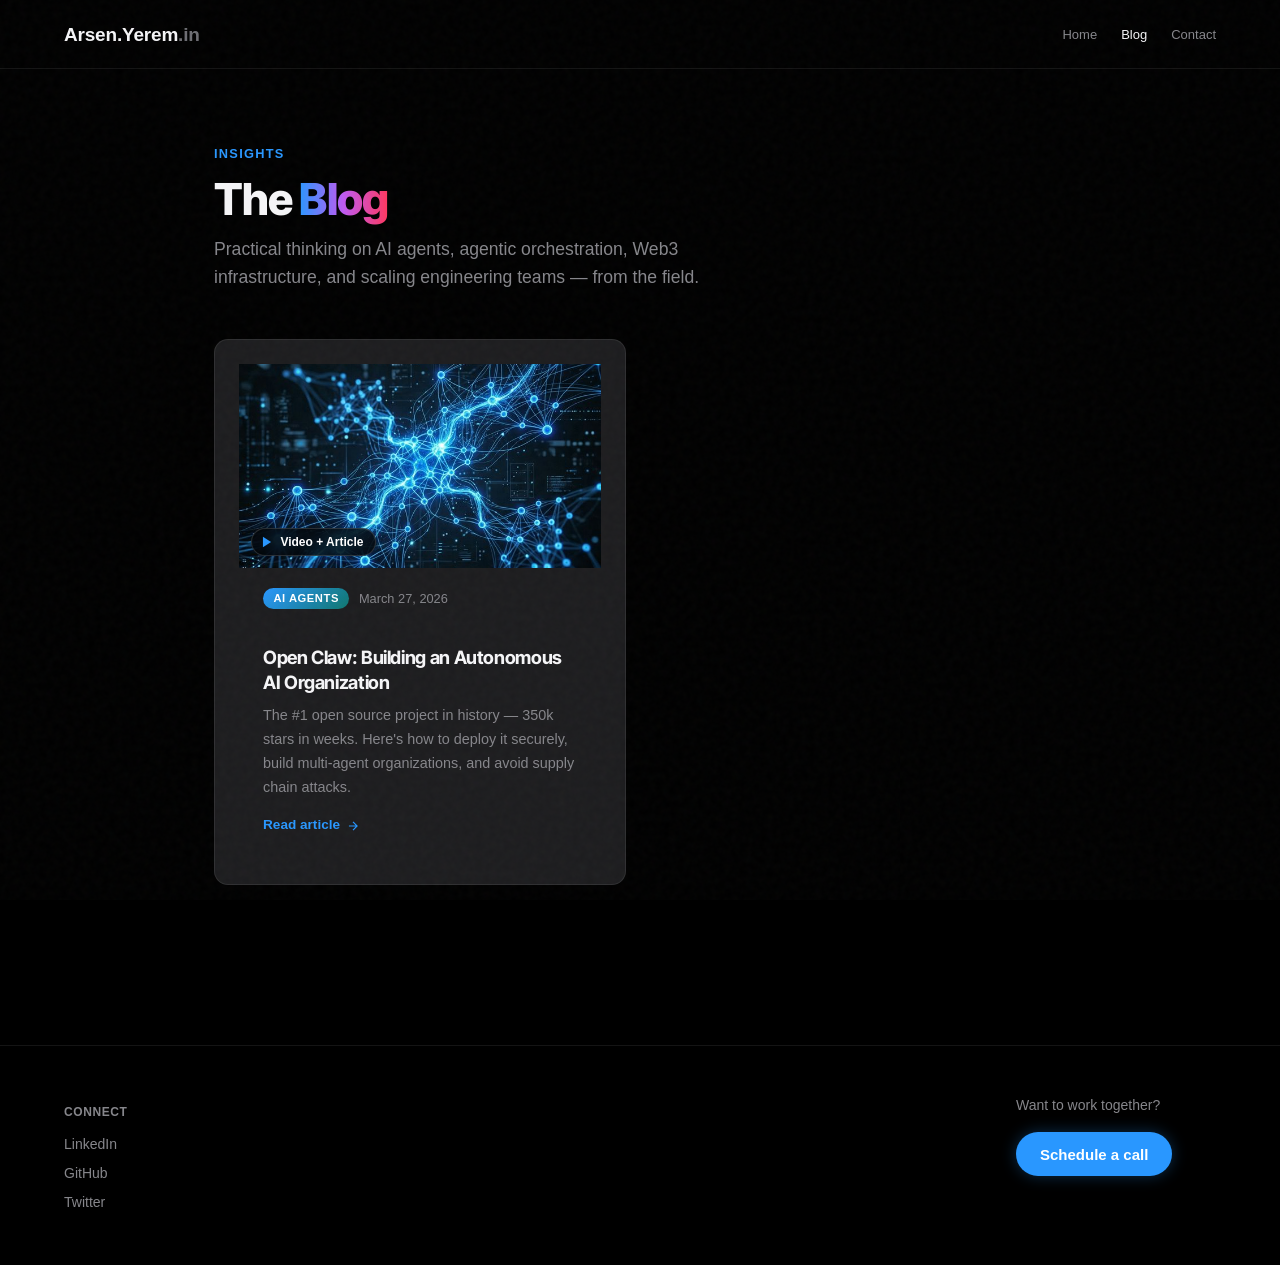
==== blog/index.html @ a174145e "Add Open Claw blog post, blog index, and Blog nav link" ====
<!DOCTYPE html>
<html lang="en">
<head>
  <meta charset="UTF-8">
  <meta name="viewport" content="width=device-width, initial-scale=1.0">
  <title>Blog | Arsen Yeremin — Fractional CTO & AI Specialist</title>
  <meta name="description" content="Insights on AI agents, autonomous systems, Web3 infrastructure, and engineering leadership from Fractional CTO Arsen Yeremin.">
  <meta name="author" content="Arsen Yeremin">
  <meta name="robots" content="index, follow">
  <link rel="canonical" href="https://Arsen.Yerem.in/blog/">

  <meta property="og:type" content="website">
  <meta property="og:url" content="https://Arsen.Yerem.in/blog/">
  <meta property="og:title" content="Blog | Arsen Yeremin">
  <meta property="og:description" content="Insights on AI agents, autonomous systems, Web3, and engineering leadership.">
  <meta property="og:image" content="https://avatars.githubusercontent.com/u/298235?v=4">
  <meta property="og:site_name" content="Arsen Yeremin">

  <link rel="preconnect" href="https://fonts.googleapis.com">
  <link rel="preconnect" href="https://fonts.gstatic.com" crossorigin>
  <link rel="preload" href="https://fonts.googleapis.com/css2?family=Inter:wght@400;500;600&family=Inter+Tight:wght@500;600;700;800&family=Fira+Code:wght@400;600&display=swap" as="style" onload="this.onload=null;this.rel='stylesheet'">
  <noscript><link href="https://fonts.googleapis.com/css2?family=Inter:wght@400;500;600&family=Inter+Tight:wght@500;600;700;800&family=Fira+Code:wght@400;600&display=swap" rel="stylesheet"></noscript>

  <link rel="stylesheet" href="../style1.css">
  <link rel="stylesheet" href="../style2.css">

  <style>
    .blog-index {
      max-width: 900px;
      margin: 0 auto;
      padding: 4rem 1.5rem 6rem;
    }

    .blog-index__header {
      margin-bottom: 3rem;
    }
    .blog-index__eyebrow {
      font-size: 0.8rem;
      font-weight: 700;
      text-transform: uppercase;
      letter-spacing: 0.1em;
      color: var(--color-accent);
      margin-bottom: 0.75rem;
    }
    .blog-index__title {
      font-family: 'Inter Tight', sans-serif;
      font-size: clamp(2rem, 5vw, 2.75rem);
      font-weight: 800;
      letter-spacing: -0.02em;
      color: var(--color-text);
      margin-bottom: 0.75rem;
    }
    .blog-index__subtitle {
      font-size: 1.1rem;
      color: var(--color-text-muted);
      max-width: 540px;
    }

    .blog-grid {
      display: grid;
      grid-template-columns: repeat(auto-fill, minmax(340px, 1fr));
      gap: 1.75rem;
    }

    .blog-card {
      display: flex;
      flex-direction: column;
      background: var(--color-surface, rgba(255,255,255,0.03));
      border: 1px solid var(--color-border);
      border-radius: 14px;
      overflow: hidden;
      transition: transform 0.3s ease, box-shadow 0.3s ease, border-color 0.3s ease;
      text-decoration: none;
      color: inherit;
    }
    .blog-card:hover {
      transform: translateY(-5px);
      box-shadow: 0 16px 32px rgba(0,0,0,0.35);
      border-color: var(--color-accent);
    }

    .blog-card__thumb {
      position: relative;
      aspect-ratio: 16 / 9;
      overflow: hidden;
      background: #0a0a0a;
    }
    .blog-card__thumb img {
      width: 100%;
      height: 100%;
      object-fit: cover;
      display: block;
      transition: transform 0.4s ease;
    }
    .blog-card:hover .blog-card__thumb img {
      transform: scale(1.04);
    }
    .blog-card__video-badge {
      position: absolute;
      bottom: 0.75rem;
      left: 0.75rem;
      background: rgba(0,0,0,0.75);
      backdrop-filter: blur(8px);
      border: 1px solid rgba(255,255,255,0.15);
      border-radius: 999px;
      display: flex;
      align-items: center;
      gap: 0.4rem;
      padding: 0.25rem 0.75rem 0.25rem 0.5rem;
      font-size: 0.75rem;
      color: #fff;
      font-weight: 600;
    }
    .blog-card__video-badge svg {
      width: 14px;
      height: 14px;
      color: var(--color-accent);
    }

    .blog-card__body {
      padding: 1.25rem 1.5rem 1.5rem;
      display: flex;
      flex-direction: column;
      flex: 1;
    }
    .blog-card__meta {
      display: flex;
      gap: 0.6rem;
      align-items: center;
      margin-bottom: 0.75rem;
      flex-wrap: wrap;
    }
    .blog-card__topic {
      background: linear-gradient(135deg, var(--color-accent, #0d9488) 0%, #0f766e 100%);
      color: #fff;
      padding: 0.15rem 0.65rem;
      border-radius: 999px;
      font-size: 0.7rem;
      font-weight: 700;
      text-transform: uppercase;
      letter-spacing: 0.05em;
    }
    .blog-card__date {
      font-size: 0.8rem;
      color: var(--color-text-muted);
    }
    .blog-card__title {
      font-family: 'Inter Tight', sans-serif;
      font-size: 1.15rem;
      font-weight: 700;
      line-height: 1.35;
      color: var(--color-text);
      margin-bottom: 0.6rem;
      transition: color 0.2s;
    }
    .blog-card:hover .blog-card__title { color: var(--color-accent); }
    .blog-card__excerpt {
      font-size: 0.9rem;
      color: var(--color-text-muted);
      line-height: 1.65;
      flex: 1;
      margin-bottom: 1rem;
    }
    .blog-card__read-more {
      display: inline-flex;
      align-items: center;
      gap: 0.35rem;
      font-size: 0.85rem;
      font-weight: 600;
      color: var(--color-accent);
    }
    .blog-card__read-more svg { width: 14px; height: 14px; transition: transform 0.2s; }
    .blog-card:hover .blog-card__read-more svg { transform: translateX(3px); }

    @media (max-width: 640px) {
      .blog-index { padding: 3rem 1rem 4rem; }
      .blog-grid { grid-template-columns: 1fr; }
    }
  </style>
</head>
<body class="theme-dark">

  <header class="header" data-astro-cid-3ef6ksr2>
    <div class="container header__inner" data-astro-cid-3ef6ksr2>
      <a href="/" class="header__logo" data-astro-cid-3ef6ksr2>Arsen.Yerem<span class="header__logo-tld" data-astro-cid-3ef6ksr2>.in</span></a>
      <nav class="header__nav" data-astro-cid-3ef6ksr2>
        <a href="/" class="header__link" data-astro-cid-3ef6ksr2>Home</a>
        <a href="/blog/" class="header__link header__link--active" data-astro-cid-3ef6ksr2>Blog</a>
        <a href="https://calendar.app.google/93NLV73sQd1DXuUB6" class="header__link" data-astro-cid-3ef6ksr2>Contact</a>
      </nav>
    </div>
  </header>

  <main style="padding-top: 80px;">
    <div class="blog-index">

      <header class="blog-index__header">
        <p class="blog-index__eyebrow">Insights</p>
        <h1 class="blog-index__title">The <span class="gradient-text">Blog</span></h1>
        <p class="blog-index__subtitle">Practical thinking on AI agents, agentic orchestration, Web3 infrastructure, and scaling engineering teams — from the field.</p>
      </header>

      <div class="blog-grid">

        <!-- Post 1: Open Claw -->
        <a href="./open-claw.html" class="blog-card">
          <div class="blog-card__thumb">
            <img src="../images/blog1_img.png" alt="Open Claw: Building an Autonomous AI Organization" loading="lazy">
            <div class="blog-card__video-badge">
              <svg viewBox="0 0 24 24" fill="currentColor"><polygon points="5 3 19 12 5 21 5 3"/></svg>
              Video + Article
            </div>
          </div>
          <div class="blog-card__body">
            <div class="blog-card__meta">
              <span class="blog-card__topic">AI Agents</span>
              <span class="blog-card__date">March 27, 2026</span>
            </div>
            <h2 class="blog-card__title">Open Claw: Building an Autonomous AI Organization</h2>
            <p class="blog-card__excerpt">The #1 open source project in history — 350k stars in weeks. Here's how to deploy it securely, build multi-agent organizations, and avoid supply chain attacks.</p>
            <span class="blog-card__read-more">
              Read article
              <svg viewBox="0 0 24 24" fill="none" stroke="currentColor" stroke-width="2"><path d="M5 12h14M12 5l7 7-7 7"/></svg>
            </span>
          </div>
        </a>

      </div><!-- /.blog-grid -->
    </div>
  </main>

  <footer class="footer">
    <div class="container footer__inner">
      <div class="footer__section">
        <h4 class="footer__title">Connect</h4>
        <ul class="footer__links">
          <li><a href="https://linkedin.com/in/arsenyeremin/" class="footer__link" target="_blank" rel="noopener noreferrer">LinkedIn</a></li>
          <li><a href="https://github.com/arsen3d" class="footer__link" target="_blank" rel="noopener noreferrer">GitHub</a></li>
          <li><a href="https://twitter.com/arsen3d" class="footer__link" target="_blank" rel="noopener noreferrer">Twitter</a></li>
        </ul>
      </div>
      <div class="footer__section">
        <p class="footer__cta">Want to work together?</p>
        <a href="https://calendar.app.google/93NLV73sQd1DXuUB6" class="btn btn--primary">Schedule a call</a>
      </div>
    </div>
  </footer>

</body>
</html>
---- style1.css ----
:root{--color-bg: #000000;--color-surface: #1d1d1f;--color-surface-alt: #2d2d2d;--color-text: #f5f5f7;--color-text-muted: #86868b;--color-text-tertiary: #6e6e73;--color-border: rgba(255, 255, 255, .08);--color-accent: #2997ff;--color-accent-hover: #0077ed;--color-accent-light: rgba(41, 151, 255, .15);--color-accent-purple: #bf5af2;--color-accent-pink: #ff375f;--font-body: -apple-system, BlinkMacSystemFont, "SF Pro Text", "Segoe UI", Roboto, sans-serif;--font-heading: -apple-system, BlinkMacSystemFont, "SF Pro Display", "Segoe UI", Roboto, sans-serif;--font-mono: "SF Mono", "Fira Code", monospace;--font-size-sm: 14px;--font-size-base: 17px;--font-size-lg: 21px;--font-size-xl: 24px;--font-size-2xl: 32px;--font-size-3xl: 40px;--font-size-4xl: 56px;--font-size-5xl: 64px;--font-size-hero: clamp(56px, 10vw, 96px);--line-height-tight: 1.05;--line-height-normal: 1.5;--line-height-relaxed: 1.6;--space-xs: 4px;--space-sm: 8px;--space-md: 16px;--space-lg: 24px;--space-xl: 40px;--space-2xl: 64px;--space-3xl: 100px;--space-4xl: 150px;--space-1: 4px;--space-2: 8px;--space-3: 12px;--space-4: 16px;--space-6: 24px;--space-8: 32px;--space-12: 48px;--space-16: 64px;--space-20: 80px;--space-24: 96px;--max-width-content: 980px;--max-width-page: 1200px;--border-radius: 8px;--border-radius-lg: 16px;--border-radius-xl: 24px;--border-radius-pill: 980px;--transition-fast: .15s ease;--transition-normal: .25s ease;--transition-spring: .3s cubic-bezier(.25, .46, .45, .94)}.theme-light{--color-bg: #ffffff;--color-surface: #f5f5f7;--color-surface-alt: #ffffff;--color-text: #1d1d1f;--color-text-muted: #6e6e73;--color-text-tertiary: #86868b;--color-border: rgba(0, 0, 0, .1);--color-accent-light: rgba(41, 151, 255, .1);--glass-bg: rgba(0, 0, 0, .03);--glass-border: rgba(0, 0, 0, .08);--header-bg: rgba(255, 255, 255, .8)}.theme-light .text-white,.theme-light .text-high-contrast{color:#1d1d1f!important}.theme-light .text-gradient{background:linear-gradient(135deg,#0071e3,#9b4dca);-webkit-background-clip:text;-webkit-text-fill-color:transparent;background-clip:text}.theme-light .glass-card,.theme-light .glass-panel{background:#00000005;border-color:#00000014}.theme-light .glass-card:hover,.theme-light .glass-panel:hover{background:#0000000a;border-color:#0000001f;box-shadow:0 10px 30px #00000014}*,*:before,*:after{box-sizing:border-box;margin:0;padding:0}:root{--header-bg: rgba(0, 0, 0, .8)}html{font-size:16px;scroll-behavior:smooth;-webkit-font-smoothing:antialiased;-moz-osx-font-smoothing:grayscale}body:before{content:"";position:fixed;top:0;left:0;width:100vw;height:100vh;pointer-events:none;z-index:9999;opacity:.03;background-image:url("data:image/svg+xml,%3Csvg viewBox='0 0 200 200' xmlns='http://www.w3.org/2000/svg'%3E%3Cfilter id='noiseFilter'%3E%3CfeTurbulence type='fractalNoise' baseFrequency='0.65' numOctaves='3' stitchTiles='stitch'/%3E%3C/filter%3E%3Crect width='100%25' height='100%25' filter='url(%23noiseFilter)'/%3E%3C/svg%3E")}body{font-family:var(--font-body);font-size:var(--font-size-base);line-height:var(--line-height-normal);color:var(--color-text);background-color:var(--color-bg)}h1,h2,h3,h4,h5,h6{font-family:var(--font-heading);font-weight:700;line-height:var(--line-height-tight);color:var(--color-text)}h1{font-size:var(--font-size-4xl);letter-spacing:-.025em;margin-bottom:var(--space-2)}h2{font-size:var(--font-size-3xl);letter-spacing:-.02em;margin-top:var(--space-6);margin-bottom:var(--space-2)}h3{font-size:var(--font-size-2xl);letter-spacing:-.01em;margin-top:var(--space-4);margin-bottom:var(--space-2)}h4{font-size:var(--font-size-xl);letter-spacing:-.01em;margin-top:var(--space-3);margin-bottom:var(--space-1)}p{margin-bottom:var(--space-3);line-height:1.6}a{color:var(--color-accent);text-decoration:none;transition:color var(--transition-fast);background-image:linear-gradient(var(--color-accent),var(--color-accent));background-position:0% 100%;background-repeat:no-repeat;background-size:0% 2px;transition:background-size .3s ease,color var(--transition-fast)}a:hover{color:var(--color-accent-hover);background-size:100% 2px}strong,b{font-weight:700;color:var(--color-text)}em,i{font-style:italic}.container{width:100%;max-width:var(--max-width-page);margin:0 auto;padding:0 var(--space-6)}.content{max-width:var(--max-width-content)}.section{padding:var(--space-16) 0}.section--alt{background-color:var(--color-surface-alt)}.btn{display:inline-flex;align-items:center;justify-content:center;height:44px;padding:0 24px;font-size:15px;font-weight:600;border-radius:980px;text-decoration:none;transition:all .2s ease;cursor:pointer;border:none;line-height:1;box-sizing:border-box;font-family:var(--font-body);gap:8px}.btn-primary,.btn--primary{background-color:var(--color-accent);color:#fff;box-shadow:0 0 15px #2997ff4d}.btn-primary:hover,.btn--primary:hover{background-color:var(--color-accent-hover);transform:translateY(-1px);box-shadow:0 0 20px #2997ff80;text-decoration:none;color:#fff}.btn-secondary,.btn--secondary,.btn-ghost{background-color:#ffffff14;color:#fff;border:1px solid rgba(255,255,255,.15);backdrop-filter:blur(10px);-webkit-backdrop-filter:blur(10px)}.btn-secondary:hover,.btn--secondary:hover,.btn-ghost:hover{background-color:#ffffff26;border-color:#ffffff80;color:#fff;transform:translateY(-1px);text-decoration:none}.services{display:grid;grid-template-columns:repeat(3,1fr);gap:var(--space-8)}.service-card{padding:var(--space-8);background-color:var(--color-surface);border:1px solid var(--color-border);border-radius:var(--border-radius)}.service-card__title{font-size:var(--font-size-xl);font-weight:600;margin-bottom:var(--space-3)}.service-card__description{color:var(--color-text-muted);font-size:var(--font-size-base);margin:0}@media(max-width:768px){.services{grid-template-columns:1fr;gap:var(--space-4)}}.work-with{max-width:700px}.work-with__list{list-style:none;margin-bottom:var(--space-6)}.work-with__item{padding:var(--space-2) 0;padding-left:var(--space-6);position:relative;color:var(--color-text-muted)}.work-with__item:before{content:"→";position:absolute;left:0;color:var(--color-accent)}.work-with__note{font-size:var(--font-size-lg);color:var(--color-text);margin-bottom:var(--space-2)}.work-with__honest{color:var(--color-text-muted);font-style:italic}.featured{display:grid;gap:var(--space-6)}.featured__main{padding:var(--space-8);background-color:var(--color-accent-light);border-radius:var(--border-radius);border:1px solid var(--color-accent)}.featured__main-title{font-size:var(--font-size-2xl);margin-bottom:var(--space-4)}.featured__main-title a{color:var(--color-text)}.featured__main-title a:hover{color:var(--color-accent)}.featured__main-description{color:var(--color-text-muted);margin-bottom:var(--space-4)}.featured__secondary{display:grid;grid-template-columns:repeat(2,1fr);gap:var(--space-6)}@media(max-width:640px){.featured__secondary{grid-template-columns:1fr}}.blog-card{padding:var(--space-6);background-color:var(--color-surface);border:1px solid var(--color-border);border-radius:var(--border-radius);transition:border-color var(--transition-fast)}.blog-card:hover{border-color:var(--color-accent)}.blog-card__title{font-size:var(--font-size-lg);font-weight:600;margin-bottom:var(--space-2)}.blog-card__title a{color:var(--color-text)}.blog-card__title a:hover{color:var(--color-accent);text-decoration:none}.blog-card__meta{font-size:var(--font-size-sm);color:var(--color-text-light)}.about-preview{display:flex;gap:var(--space-8);align-items:flex-start}.about-preview__photo{flex-shrink:0;width:120px;height:120px;border-radius:50%;background-color:var(--color-surface-alt);overflow:hidden}.about-preview__photo img{width:100%;height:100%;object-fit:cover}.about-preview__content{flex:1}.about-preview__text{color:var(--color-text-muted);margin-bottom:var(--space-4)}@media(max-width:640px){.about-preview{flex-direction:column;align-items:center;text-align:center}.about-preview__photo{margin-bottom:var(--space-4)}}.footer{padding:var(--space-12) 0;border-top:1px solid var(--color-border);margin-top:var(--space-16)}.footer__inner{display:flex;justify-content:space-between;flex-wrap:wrap;gap:var(--space-8)}.footer__section{min-width:200px}.footer__title{font-size:12px;font-weight:600;color:var(--color-text-muted);margin-bottom:var(--space-3);text-transform:uppercase;letter-spacing:.05em}.footer__links{list-style:none}.footer__link{display:block;padding:var(--space-1) 0;font-size:var(--font-size-sm);color:var(--color-text-muted);text-decoration:none}.footer__link:hover{color:var(--color-accent);text-decoration:none}.footer__cta{font-size:var(--font-size-sm);color:var(--color-text-muted);margin-bottom:var(--space-4)}@media(max-width:640px){.footer__inner{flex-direction:column}}.page{padding:var(--space-12) 0}.page__header{margin-bottom:var(--space-8)}.page__title{font-size:var(--font-size-4xl);margin-bottom:var(--space-4)}.page__description{font-size:var(--font-size-xl);color:var(--color-text-muted);max-width:600px}.post{padding:var(--space-6) 0}.post__header{margin-bottom:var(--space-4);text-align:center}.post__title{font-size:var(--font-size-4xl);margin-bottom:var(--space-2);max-width:800px;margin-left:auto;margin-right:auto;line-height:1.1}.post__meta{font-size:var(--font-size-sm);color:var(--color-text-muted);margin-top:var(--space-1);display:flex;gap:var(--space-4);justify-content:center;flex-wrap:wrap}.post__topic{display:inline-block;padding:var(--space-1) var(--space-3);background-color:var(--color-accent-light);color:var(--color-accent);border-radius:4px;font-size:var(--font-size-sm);font-weight:500;text-decoration:none}.post__topic:hover{text-decoration:none;background-color:var(--color-accent);color:#fff}.post__header--inline{text-align:left;margin-bottom:var(--space-4)}.post__header--inline .post__title{margin-left:0;margin-right:0;max-width:none}.post__header--inline .post__meta{justify-content:flex-start}.post__content{max-width:100%;margin:0 auto}.post__content>p,.post__content>ul,.post__content>ol,.post__content>h2,.post__content>h3,.post__content>h4,.post__content>blockquote,.post__content>figure{max-width:810px}.post__content h2{margin-top:var(--space-24);margin-bottom:var(--space-6);letter-spacing:-.02em;font-weight:700;padding-top:var(--space-4);line-height:1.15}.post__content h2:first-of-type{border-top:none;padding-top:0;margin-top:var(--space-4)}.post__content h3{margin-top:var(--space-16);margin-bottom:var(--space-4);letter-spacing:-.015em;font-weight:600;color:var(--color-text);line-height:1.2}.post__content p{margin-bottom:var(--space-4);line-height:1.6}.post__content>p{margin-bottom:var(--space-12);font-size:1.05rem}.post__content blockquote{position:relative;border-left:4px solid;border-image:linear-gradient(180deg,var(--color-accent),var(--color-accent-hover)) 1;padding:var(--space-4) var(--space-6);margin:var(--space-6) 0;font-size:1.05em;color:var(--color-text);background:linear-gradient(135deg,var(--color-background-alt) 0%,rgba(13,148,136,.03) 100%);border-radius:0 var(--border-radius) var(--border-radius) 0;font-style:normal}.post__content blockquote:before{content:'"';position:absolute;top:-8px;left:12px;font-size:4rem;font-family:Georgia,serif;color:var(--color-accent);opacity:.15;line-height:1;pointer-events:none}.post__content blockquote p{margin-bottom:var(--space-2)}.post__content blockquote p:last-child{margin-bottom:0}.post__content mark,mark{background:linear-gradient(120deg,#fff59d,#ffeb3b);padding:.1em .3em;border-radius:3px;color:#1a1a1a;font-weight:500;box-decoration-break:clone;-webkit-box-decoration-break:clone}.pullquote,.post__content .pullquote{font-size:1.35em;font-weight:500;text-align:center;color:var(--color-text);padding:var(--space-6) var(--space-4);margin:var(--space-8) 0;border-top:2px solid var(--color-accent);border-bottom:2px solid var(--color-accent);line-height:1.4;letter-spacing:-.01em}.post__content code{font-family:var(--font-family-mono);font-size:.875em;background-color:#f3f4f6;padding:.15em .4em;border-radius:4px;border:1px solid #e5e7eb;color:#d63384}.post__content pre{background-color:#1e293b;padding:var(--space-4);border-radius:var(--border-radius);overflow-x:auto;margin:var(--space-6) 0;border:1px solid #334155}.post__content pre code{background:none;padding:0;border:none;color:#e2e8f0;font-size:.85em}.post__content table{width:100%;border-collapse:collapse;margin:var(--space-6) 0}.post__content th,.post__content td{padding:var(--space-3) var(--space-4);text-align:left;border-bottom:1px solid var(--color-border)}.post__content th{font-weight:600;background-color:var(--color-background-alt)}.post__content hr{border:none;border-top:1px solid var(--color-border);margin:var(--space-8) 0}.posts-list{display:flex;flex-direction:column;gap:var(--space-6)}.contact{max-width:600px}.contact__cta{font-size:var(--font-size-xl);margin-bottom:var(--space-8)}.contact__method{margin-bottom:var(--space-6)}.contact__label{font-weight:600;margin-bottom:var(--space-2);display:block}.mb-4{margin-bottom:var(--space-4)}.mb-8{margin-bottom:var(--space-8)}.post__content img{max-width:100%;height:auto;border-radius:var(--border-radius);display:block;margin:var(--space-6) auto}.img-float-right{float:right;margin-left:var(--space-6);margin-bottom:var(--space-4);max-width:350px!important;width:100%}.img-float-left{float:left;margin-right:var(--space-6);margin-bottom:var(--space-4);max-width:350px!important;width:100%}.clearfix:after{content:"";clear:both;display:table}@media(max-width:768px){.img-float-right,.img-float-left{float:none;margin-left:auto;margin-right:auto;max-width:100%!important}}.img-small-center{width:50%;max-width:100%;display:block;margin:var(--space-6) 0!important}@media(max-width:640px){.img-small-center{width:90%}}.post__content ul,.post__content ol{margin-bottom:var(--space-6);padding-left:0!important;list-style:none!important;margin-left:0!important}.post__content ul:not(.toc__list) li{position:relative;padding-left:1.5rem!important;margin-bottom:.5rem;line-height:1.7;list-style:none!important}.post__content ul:not(.toc__list) li:before{content:"•";color:var(--color-accent);font-weight:700;font-size:1em;position:absolute;left:0;top:0;line-height:inherit}.post__content ol{counter-reset:post-counter}.post__content ol li{position:relative;padding-left:2rem!important;margin-bottom:.75rem;line-height:1.75;list-style:none!important}.post__content ol li:before{counter-increment:post-counter;content:counter(post-counter) ".";color:var(--color-accent);font-weight:700;position:absolute;left:0}.btn-primary{background:var(--accent-blue);color:#fff;padding:12px 24px;border-radius:980px;font-size:17px;font-weight:500;border:none;cursor:pointer;transition:all .2s ease;text-decoration:none;display:inline-flex;align-items:center;justify-content:center}.btn-primary:hover{background:#0077ed;transform:scale(1.02);box-shadow:0 4px 12px #2997ff4d}.btn-ghost{color:var(--accent-blue);background:transparent;font-size:17px;font-weight:500;padding:12px 24px;text-decoration:none;display:inline-flex;align-items:center;justify-content:center}.btn-ghost:hover{text-decoration:underline}.gradient-text{background:linear-gradient(90deg,var(--color-accent) 0%,var(--color-accent-purple) 50%,var(--color-accent-pink) 100%);-webkit-background-clip:text;-webkit-text-fill-color:transparent;background-clip:text}.glass-card{background:#ffffff0a;backdrop-filter:blur(20px);-webkit-backdrop-filter:blur(20px);border:1px solid var(--color-border);border-radius:var(--border-radius-xl);transition:all var(--transition-spring)}.glass-card:hover{background:#ffffff14;transform:translateY(-4px);box-shadow:0 0 1px #ffffff26,0 20px 40px #00000080}@keyframes fadeInUp{0%{opacity:0;transform:translateY(40px)}to{opacity:1;transform:translateY(0)}}.animate-on-scroll{animation:fadeInUp .8s ease-out both;animation-timeline:view();animation-range:entry 0% entry 25%}@supports not (animation-timeline: view()){.animate-on-scroll{opacity:1;transform:none}}.stagger>*:nth-child(1){--delay: 0s}.stagger>*:nth-child(2){--delay: .1s}.stagger>*:nth-child(3){--delay: .2s}.stagger>*:nth-child(4){--delay: .3s}.stagger>*:nth-child(5){--delay: .4s}.stagger>*{animation-delay:var(--delay)}.section-eyebrow{font-size:12px;font-weight:600;text-transform:uppercase;letter-spacing:.08em;color:var(--color-accent);text-align:center;margin-bottom:var(--space-sm)}.section-headline{font-size:clamp(40px,6vw,64px);font-weight:700;letter-spacing:-.02em;text-align:center;color:var(--color-text);margin-bottom:var(--space-3xl);line-height:var(--line-height-tight)}.text-center{text-align:center}.text-muted{color:var(--color-text-muted)}.text-tertiary{color:var(--color-text-tertiary)}.hero{padding:180px 0 120px;text-align:left;min-height:100dvh;display:flex;align-items:center;justify-content:space-between;gap:var(--space-12)}.hero__content{max-width:650px;width:100%;flex:1}.hero__visual{flex:0 0 450px;display:flex;justify-content:center;align-items:center;animation:fadeUp .8s ease-out .2s both}.hero__visual img{width:100%;height:auto;border-radius:24px;box-shadow:0 20px 40px -10px #00000080,0 0 0 1px #ffffff1a;transform:rotate(2deg);transition:transform .3s ease}.hero__visual img:hover{transform:rotate(0) scale(1.02)}.hero__title{font-size:var(--font-size-5xl);font-weight:700;letter-spacing:-.03em;line-height:1.1;margin-bottom:var(--space-6);max-width:900px;color:var(--color-text)}.hero__subtitle{font-size:var(--font-size-xl);color:var(--color-text-muted);max-width:600px;margin-bottom:var(--space-8);line-height:1.5;font-weight:400}.hero__actions{display:flex;gap:var(--space-4);justify-content:flex-start;flex-wrap:wrap}@media(max-width:960px){.hero{flex-direction:column;padding:140px var(--space-6) 80px;text-align:left;min-height:auto;gap:var(--space-8)}.hero__content{max-width:100%}.hero__visual{flex:auto;width:100%;max-width:400px;margin:0 auto}.hero__visual img{transform:rotate(0)}.hero__title{font-size:42px;line-height:1.1}.hero__subtitle{font-size:19px}}.glass-panel,.glass-card{background:#ffffff08;backdrop-filter:blur(20px);-webkit-backdrop-filter:blur(20px);border:1px solid rgba(255,255,255,.08);border-radius:var(--border-radius-xl);transition:all var(--transition-normal)}.glass-panel:hover,.glass-card:hover{background:#ffffff0f;border-color:#ffffff26;transform:translateY(-2px);box-shadow:0 20px 40px -10px #00000080}.text-gradient{background:linear-gradient(135deg,#2997ff,#bf5af2);-webkit-background-clip:text;-webkit-text-fill-color:transparent;background-clip:text;font-weight:700}.text-white,.text-high-contrast{color:#fff;font-weight:600}.pt-hero{padding-top:var(--space-3xl)}.animate-on-scroll{opacity:0;transform:translateY(20px);transition:opacity .6s ease-out,transform .6s ease-out}.animate-on-scroll.is-visible{opacity:1;transform:translateY(0)}.header[data-astro-cid-3ef6ksr2]{position:fixed;top:0;left:0;width:100%;z-index:1000;background:var(--header-bg);backdrop-filter:saturate(180%) blur(20px);-webkit-backdrop-filter:saturate(180%) blur(20px);border-bottom:1px solid var(--color-border);padding:12px 0;transition:background .3s ease}.header__inner[data-astro-cid-3ef6ksr2]{display:flex;align-items:center;justify-content:space-between;height:44px}.header__logo[data-astro-cid-3ef6ksr2]{font-size:19px;font-weight:600;color:var(--color-text);text-decoration:none;display:flex;align-items:center;position:relative;letter-spacing:-.01em;line-height:1}.header__logo-tld[data-astro-cid-3ef6ksr2]{color:var(--color-text-tertiary);transition:color .2s ease}.header__logo[data-astro-cid-3ef6ksr2]:hover .header__logo-tld[data-astro-cid-3ef6ksr2]{color:var(--color-text)}.header__logo-bubble[data-astro-cid-3ef6ksr2]{font-size:10px;background:var(--accent-blue);color:#fff;padding:2px 6px;border-radius:10px;margin-left:8px;opacity:0;transform:translateY(4px);transition:all .2s ease;pointer-events:none;line-height:1.2}.header__logo[data-astro-cid-3ef6ksr2]:hover .header__logo-bubble[data-astro-cid-3ef6ksr2]{opacity:1;transform:translateY(0)}.header__nav[data-astro-cid-3ef6ksr2]{display:flex;gap:24px;align-items:center}.header__link[data-astro-cid-3ef6ksr2]{font-size:13px;color:var(--color-text-muted);text-decoration:none;transition:color .2s ease;display:flex;align-items:center;font-weight:500;line-height:1}.header__link[data-astro-cid-3ef6ksr2]:hover,.header__link--active[data-astro-cid-3ef6ksr2]{color:var(--color-text)}.header__link-icon[data-astro-cid-3ef6ksr2]{font-size:13px;margin-right:4px}@media(max-width:768px){.header__nav[data-astro-cid-3ef6ksr2]{gap:16px}}
---- style2.css ----
.who-i-work-with[data-astro-cid-6crzhhkn]{background-color:var(--color-surface);padding:var(--space-4xl) 0}.container[data-astro-cid-6crzhhkn]{max-width:var(--max-width-page);margin:0 auto;padding:0 var(--space-6)}.section-header[data-astro-cid-6crzhhkn]{text-align:center;margin-bottom:var(--space-3xl);max-width:800px;margin-left:auto;margin-right:auto}.section-title[data-astro-cid-6crzhhkn]{font-size:clamp(32px,5vw,48px);font-weight:700;letter-spacing:-.02em;color:var(--color-text);margin-bottom:var(--space-md)}.section-intro[data-astro-cid-6crzhhkn]{font-size:var(--font-size-lg);color:var(--color-text-muted);line-height:1.5}.qualifier-grid[data-astro-cid-6crzhhkn]{display:grid;grid-template-columns:repeat(3,1fr);gap:var(--space-lg)}.qualifier-card[data-astro-cid-6crzhhkn]{background:var(--color-surface-alt);border:1px solid var(--border-subtle);border-radius:20px;padding:40px 32px;text-align:center;transition:transform .3s ease}.qualifier-card[data-astro-cid-6crzhhkn]:hover{transform:translateY(-4px)}.qualifier-card__icon[data-astro-cid-6crzhhkn]{width:56px;height:56px;background:var(--color-accent);border-radius:50%;display:flex;align-items:center;justify-content:center;margin:0 auto 24px;color:#fff}.qualifier-card__icon[data-astro-cid-6crzhhkn] .icon[data-astro-cid-6crzhhkn]{width:28px;height:28px}.qualifier-card[data-astro-cid-6crzhhkn] strong[data-astro-cid-6crzhhkn]{display:block;font-size:var(--font-size-xl);color:var(--color-text);margin-bottom:var(--space-sm)}.qualifier-card[data-astro-cid-6crzhhkn] p[data-astro-cid-6crzhhkn]{font-size:var(--font-size-base);color:var(--color-text-muted);margin:0;line-height:1.5}@media(max-width:900px){.qualifier-grid[data-astro-cid-6crzhhkn]{grid-template-columns:1fr;gap:var(--space-md)}}.bio-layout[data-astro-cid-tfkaw23r]{display:flex;align-items:center;gap:var(--space-12);max-width:900px;margin:0 auto}.bio-image[data-astro-cid-tfkaw23r]{flex-shrink:0;width:300px;position:relative}.headshot[data-astro-cid-tfkaw23r]{width:100%;height:auto;border-radius:var(--border-radius);box-shadow:var(--box-shadow-lg);transform:rotate(-2deg);transition:transform .3s ease}.headshot[data-astro-cid-tfkaw23r]:hover{transform:rotate(0) scale(1.02)}.bio-content[data-astro-cid-tfkaw23r]{flex:1}.bio-content[data-astro-cid-tfkaw23r] .section-title[data-astro-cid-tfkaw23r]{margin-top:0;font-size:2rem;margin-bottom:var(--space-4)}.text-xl[data-astro-cid-tfkaw23r]{font-size:1.25rem;color:var(--color-text);font-weight:500;margin-bottom:var(--space-6);line-height:1.5}.bio-content[data-astro-cid-tfkaw23r] p[data-astro-cid-tfkaw23r]{color:var(--color-text-muted);margin-bottom:var(--space-4)}.signature[data-astro-cid-tfkaw23r]{font-family:Georgia,Times New Roman,serif;font-style:italic;font-size:1.25rem;font-weight:500;color:var(--color-accent);margin-top:var(--space-4)}@media(max-width:768px){.bio-layout[data-astro-cid-tfkaw23r]{flex-direction:column;text-align:center;gap:var(--space-8)}.bio-image[data-astro-cid-tfkaw23r]{width:200px}.bio-content[data-astro-cid-tfkaw23r] .section-title[data-astro-cid-tfkaw23r]{font-size:1.75rem}}.bento-grid[data-astro-cid-ztjlteo2]{display:grid;grid-template-columns:1fr;gap:var(--space-6);width:100%;margin-top:var(--space-12)}@media(min-width:768px){.bento-grid[data-astro-cid-ztjlteo2]{grid-template-columns:repeat(3,1fr);grid-template-rows:repeat(2,minmax(280px,auto));gap:var(--space-8)}}.bento-card[data-astro-cid-jfpiyw7m]{background:#ffffff08;backdrop-filter:blur(20px);-webkit-backdrop-filter:blur(20px);border:1px solid rgba(255,255,255,.1);border-radius:var(--border-radius-xl);overflow:hidden;position:relative;display:flex;flex-direction:column;transition:all var(--transition-spring)}.bento-card[data-astro-cid-jfpiyw7m]:hover{background:#ffffff14;transform:translateY(-4px);box-shadow:0 0 1px #fff3,0 24px 48px #0009;border-color:#ffffff26}.bento-card__content[data-astro-cid-jfpiyw7m]{padding:var(--space-xl);flex:1;display:flex;flex-direction:column;z-index:2}.bento-card__title[data-astro-cid-jfpiyw7m]{font-family:var(--font-heading);font-size:var(--font-size-2xl);font-weight:700;margin-bottom:var(--space-xs);color:var(--color-text);letter-spacing:-.02em}.bento-card__subtitle[data-astro-cid-jfpiyw7m]{color:var(--color-text);font-size:var(--font-size-lg);margin-bottom:var(--space-md);font-weight:500;opacity:.9}.bento-card__body[data-astro-cid-jfpiyw7m]{color:var(--color-text-muted);font-size:var(--font-size-base);line-height:1.5}.bento-card__visual[data-astro-cid-jfpiyw7m]{background:linear-gradient(135deg,#1d1d1f,#2d2d2d);position:relative;overflow:hidden;min-height:200px;display:flex;align-items:center;justify-content:center}@media(min-width:768px){.col-span-2[data-astro-cid-jfpiyw7m]{grid-column:span 2}.col-span-3[data-astro-cid-jfpiyw7m]{grid-column:span 3}.row-span-2[data-astro-cid-jfpiyw7m]{grid-row:span 2}.visual-right[data-astro-cid-jfpiyw7m]{flex-direction:row-reverse}.visual-right[data-astro-cid-jfpiyw7m] .bento-card__visual[data-astro-cid-jfpiyw7m]{width:50%;min-height:auto}.visual-right[data-astro-cid-jfpiyw7m] .bento-card__content[data-astro-cid-jfpiyw7m]{width:50%;justify-content:center}.visual-left[data-astro-cid-jfpiyw7m]{flex-direction:row}.visual-left[data-astro-cid-jfpiyw7m] .bento-card__visual[data-astro-cid-jfpiyw7m]{width:50%;min-height:auto}}.mockup-dashboard[data-astro-cid-dmg5t26a]{width:100%;max-width:90%;background:linear-gradient(180deg,#2c2c2e,#1c1c1e);border-radius:12px;box-shadow:0 8px 32px #00000080,0 0 0 1px #ffffff1a,inset 0 1px #ffffff1a;overflow:hidden;padding:16px;position:relative}.mockup-header[data-astro-cid-dmg5t26a]{display:flex;justify-content:space-between;align-items:center;margin-bottom:16px;border-bottom:1px solid rgba(255,255,255,.08);padding-bottom:12px}.mockup-title[data-astro-cid-dmg5t26a]{height:8px;width:30%;background:#fff3;border-radius:4px}.mockup-actions[data-astro-cid-dmg5t26a]{display:flex;gap:4px}.action-circle[data-astro-cid-dmg5t26a]{width:6px;height:6px;border-radius:50%;background:#fff3}.table-header[data-astro-cid-dmg5t26a]{display:flex;gap:8px;margin-bottom:8px}.th[data-astro-cid-dmg5t26a]{height:6px;background:#ffffff1a;border-radius:3px}.th-1[data-astro-cid-dmg5t26a]{width:40%}.th-2[data-astro-cid-dmg5t26a]{width:30%}.th-3[data-astro-cid-dmg5t26a]{width:20%}.table-row[data-astro-cid-dmg5t26a]{display:flex;gap:8px;margin-bottom:8px;align-items:center;opacity:0;animation:slideFadeIn .5s ease forwards}.td[data-astro-cid-dmg5t26a]{height:6px;border-radius:3px;background:#ffffff0d}.td-1[data-astro-cid-dmg5t26a]{width:40%;height:8px;background:#ffffff26}.td-2[data-astro-cid-dmg5t26a]{width:30%}.td-status[data-astro-cid-dmg5t26a]{width:20px;height:12px;border-radius:12px;background:#2997ff4d;border:1px solid rgba(41,151,255,.5)}@keyframes slideFadeIn{0%{opacity:0;transform:translateY(4px)}to{opacity:1;transform:translateY(0)}}.mockup-portal[data-astro-cid-smtrby4o]{width:100%;height:100%;display:flex;align-items:center;justify-content:center}.portal-card[data-astro-cid-smtrby4o]{width:120px;background:linear-gradient(145deg,#2c2c2e,#1c1c1e);padding:20px;border-radius:16px;box-shadow:0 14px 34px -8px #0009,0 0 0 1px #ffffff1a,inset 0 1px #ffffff0d;display:flex;flex-direction:column;align-items:center;gap:10px;position:relative}.avatar-circle[data-astro-cid-smtrby4o]{width:32px;height:32px;background:#ffffff1a;border-radius:50%;margin-bottom:4px;border:1px solid rgba(255,255,255,.05)}.input-line[data-astro-cid-smtrby4o]{width:100%;height:6px;background:#ffffff0d;border-radius:3px}.input-line[data-astro-cid-smtrby4o].short{width:70%}.login-btn[data-astro-cid-smtrby4o]{width:100%;height:20px;background:var(--color-accent);border-radius:4px;margin-top:4px;opacity:.8}.verified-badge[data-astro-cid-smtrby4o]{position:absolute;top:-8px;right:-8px;width:24px;height:24px;background:#34c759;border-radius:50%;display:flex;align-items:center;justify-content:center;box-shadow:0 2px 8px #0000004d;border:2px solid #1c1c1e;animation:popIn .5s cubic-bezier(.175,.885,.32,1.275) forwards;transform:scale(0);animation-delay:.5s}.check-icon[data-astro-cid-smtrby4o]{width:14px;height:14px;color:#fff}@keyframes popIn{to{transform:scale(1)}}.mockup-pipeline[data-astro-cid-j6xk7lli]{width:100%;height:100%;display:flex;align-items:center;justify-content:center;padding:20px}.pipeline-track[data-astro-cid-j6xk7lli]{display:flex;align-items:center;justify-content:space-between;width:100%;max-width:240px;position:relative}.pipeline-line[data-astro-cid-j6xk7lli]{position:absolute;top:50%;left:0;right:0;height:2px;background:#ffffff1a;transform:translateY(-50%);z-index:0}.node[data-astro-cid-j6xk7lli]{position:relative;z-index:1;display:flex;flex-direction:column;align-items:center;gap:6px}.node-icon[data-astro-cid-j6xk7lli]{width:24px;height:24px;border-radius:50%;background:#1c1c1e;border:2px solid rgba(255,255,255,.2);transition:border-color .3s ease}.node-label[data-astro-cid-j6xk7lli]{width:30px;height:4px;background:#ffffff1a;border-radius:2px}.data-packet[data-astro-cid-j6xk7lli]{position:absolute;top:50%;left:0;width:8px;height:8px;background:#fff;border-radius:50%;transform:translate(-50%,-50%);box-shadow:0 0 12px 2px var(--color-accent);z-index:2;animation:flowPacket 3s infinite linear}@keyframes flowPacket{0%{left:0%;opacity:0}10%{opacity:1}90%{opacity:1}to{left:100%;opacity:0}}.node-start[data-astro-cid-j6xk7lli] .node-icon[data-astro-cid-j6xk7lli]{animation:pulseNode 3s infinite 0s}.node-middle[data-astro-cid-j6xk7lli] .node-icon[data-astro-cid-j6xk7lli]{animation:pulseNode 3s infinite 1.5s}.node-end[data-astro-cid-j6xk7lli] .node-icon[data-astro-cid-j6xk7lli]{animation:pulseNode 3s infinite 3s}@keyframes pulseNode{0%,90%,to{border-color:#fff3;transform:scale(1)}10%{border-color:var(--color-accent);transform:scale(1.2);box-shadow:0 0 15px #2997ff4d}}.mockup-content-pool[data-astro-cid-v55xxemt]{width:100%;height:100%;min-height:240px;background:radial-gradient(circle at top right,#242426,#151516);position:relative;overflow:hidden;padding:20px;display:flex;align-items:center;justify-content:center}.masonry-grid[data-astro-cid-v55xxemt]{display:flex;gap:12px;width:100%;height:100%;transform:rotate(-5deg) scale(1.1);opacity:.8;transition:transform .5s ease}.mockup-content-pool[data-astro-cid-v55xxemt]:hover .masonry-grid[data-astro-cid-v55xxemt]{transform:rotate(0) scale(1);opacity:1}.col[data-astro-cid-v55xxemt]{display:flex;flex-direction:column;gap:12px;flex:1}.col--1[data-astro-cid-v55xxemt]{transform:translateY(-20px)}.col--3[data-astro-cid-v55xxemt]{transform:translateY(-40px)}.asset-card[data-astro-cid-v55xxemt]{background:#ffffff0d;border:1px solid rgba(255,255,255,.1);border-radius:12px;padding:12px;position:relative;overflow:hidden;min-height:80px;backdrop-filter:blur(4px);transition:all .3s ease;display:flex;flex-direction:column;gap:8px}.mockup-content-pool[data-astro-cid-v55xxemt]:hover .asset-card[data-astro-cid-v55xxemt]:hover{background:#ffffff1a;border-color:#ffffff40;transform:scale(1.05);z-index:10;box-shadow:0 10px 20px #0003}.h-tall[data-astro-cid-v55xxemt]{flex:1.5}.icon-badge[data-astro-cid-v55xxemt]{width:24px;height:24px;border-radius:6px;display:flex;align-items:center;justify-content:center;color:#fffc}.badge-text[data-astro-cid-v55xxemt]{background:#3b82f633;color:#60a5fa}.badge-image[data-astro-cid-v55xxemt]{background:#a855f733;color:#c084fc}.badge-audio[data-astro-cid-v55xxemt]{background:#ec489933;color:#f472b6}.lines[data-astro-cid-v55xxemt] .line[data-astro-cid-v55xxemt]{height:4px;background:#ffffff1a;border-radius:2px;margin-bottom:6px}.w-100[data-astro-cid-v55xxemt]{width:100%}.w-75[data-astro-cid-v55xxemt]{width:75%}.w-50[data-astro-cid-v55xxemt]{width:50%}.image-placeholder[data-astro-cid-v55xxemt]{flex:1;background:linear-gradient(135deg,#ffffff0d,#ffffff03);border-radius:4px}.card-video[data-astro-cid-v55xxemt]{background:linear-gradient(135deg,#10b9811a,#10b9810d);border-color:#10b98133;justify-content:center;align-items:center;min-height:100px}.play-button[data-astro-cid-v55xxemt]{width:32px;height:32px;background:#10b981;border-radius:50%;display:flex;align-items:center;justify-content:center;color:#064e3b;box-shadow:0 4px 12px #10b9814d}.video-progress[data-astro-cid-v55xxemt]{position:absolute;bottom:0;left:0;width:100%;height:3px;background:#0003}.video-progress[data-astro-cid-v55xxemt] .bar[data-astro-cid-v55xxemt]{width:60%;height:100%;background:#10b981}.waveform[data-astro-cid-v55xxemt]{display:flex;align-items:center;gap:3px;height:16px}.waveform[data-astro-cid-v55xxemt] .bar[data-astro-cid-v55xxemt]{width:3px;background:#f472b6;border-radius:2px;animation:wave 1s infinite ease-in-out}.waveform[data-astro-cid-v55xxemt] .bar[data-astro-cid-v55xxemt]:nth-child(2){animation-delay:.1s;height:100%}.waveform[data-astro-cid-v55xxemt] .bar[data-astro-cid-v55xxemt]:nth-child(1),.waveform[data-astro-cid-v55xxemt] .bar[data-astro-cid-v55xxemt]:nth-child(3){animation-delay:.2s;height:60%}.waveform[data-astro-cid-v55xxemt] .bar[data-astro-cid-v55xxemt]:nth-child(4){animation-delay:.3s;height:80%}.waveform[data-astro-cid-v55xxemt] .bar[data-astro-cid-v55xxemt]:nth-child(5){animation-delay:.4s;height:40%}@keyframes wave{0%,to{transform:scaleY(.5)}50%{transform:scaleY(1)}}.upload-pill[data-astro-cid-v55xxemt]{position:absolute;bottom:20px;background:#0009;backdrop-filter:blur(8px);border:1px solid rgba(255,255,255,.1);padding:8px 16px;border-radius:20px;display:flex;align-items:center;gap:8px;font-size:12px;color:#ffffffe6;box-shadow:0 4px 12px #0000004d;transform:translateY(100px);opacity:0;animation:floatUp .6s cubic-bezier(.2,.8,.2,1) forwards .5s}.spinner[data-astro-cid-v55xxemt]{width:12px;height:12px;border:2px solid rgba(255,255,255,.2);border-top-color:#fff;border-radius:50%;animation:spin 1s linear infinite}@keyframes spin{to{transform:rotate(360deg)}}@keyframes floatUp{to{transform:translateY(0);opacity:1}}.scroll-indicator[data-astro-cid-kdmohmns]{position:absolute;bottom:6vh;left:50%;transform:translate(-50%);display:flex;flex-direction:column;align-items:center;gap:8px;opacity:.6;transition:opacity .3s ease;cursor:pointer;z-index:20}@media(max-width:640px){.scroll-indicator[data-astro-cid-kdmohmns]{display:none}}.scroll-indicator[data-astro-cid-kdmohmns]:hover{opacity:1}.mouse[data-astro-cid-kdmohmns]{width:26px;height:42px;border:2px solid var(--color-text-muted);border-radius:20px;position:relative;box-sizing:border-box}.wheel[data-astro-cid-kdmohmns]{position:absolute;top:6px;left:50%;transform:translate(-50%);width:4px;height:6px;background-color:var(--color-text);border-radius:2px;animation:scroll 2s infinite}.arrows[data-astro-cid-kdmohmns]{display:flex;flex-direction:column;align-items:center;gap:-4px;margin-top:4px}.arrows[data-astro-cid-kdmohmns] span[data-astro-cid-kdmohmns]{display:block;width:10px;height:10px;border-bottom:2px solid var(--color-text-muted);border-right:2px solid var(--color-text-muted);transform:rotate(45deg);animation:arrow 2s infinite;opacity:0}.arrows[data-astro-cid-kdmohmns] span[data-astro-cid-kdmohmns]:nth-child(2){animation-delay:-.2s}.arrows[data-astro-cid-kdmohmns] span[data-astro-cid-kdmohmns]:nth-child(3){animation-delay:-.4s}@keyframes scroll{0%{opacity:1;transform:translate(-50%) translateY(0)}to{opacity:0;transform:translate(-50%) translateY(12px)}}@keyframes arrow{0%{opacity:0;transform:rotate(45deg) translate(-5px,-5px)}50%{opacity:1}to{opacity:0;transform:rotate(45deg) translate(5px,5px)}}@media(max-height:600px){.scroll-indicator[data-astro-cid-kdmohmns]{display:none}}.hero[data-astro-cid-j7pv25f6]{min-height:100vh;padding:10vh 0 8vh;display:flex;align-items:center;background:radial-gradient(ellipse at 70% 30%,rgba(99,102,241,.05) 0%,transparent 60%)}.hero[data-astro-cid-j7pv25f6] .container[data-astro-cid-j7pv25f6]{display:grid;grid-template-columns:1.2fr .8fr;gap:4rem;align-items:center;max-width:1400px}.hero__content[data-astro-cid-j7pv25f6]{text-align:left}.hero__title[data-astro-cid-j7pv25f6]{font-size:clamp(2.5rem,5vw,4.5rem);font-weight:900;line-height:1.05;margin-bottom:var(--space-6);color:var(--color-text);letter-spacing:-.04em;text-shadow:0 4px 8px rgba(0,0,0,.08);animation:fadeUp .6s ease-out both}.text-gradient[data-astro-cid-j7pv25f6]{color:var(--color-accent);background:linear-gradient(135deg,var(--color-accent) 0%,#3b82f6 100%);-webkit-background-clip:text;-webkit-text-fill-color:transparent;filter:drop-shadow(0 2px 8px rgba(99,102,241,.25))}.hero[data-astro-cid-j7pv25f6]{min-height:100vh;display:flex;align-items:center;justify-content:center;text-align:left;background:var(--color-bg);padding:0 var(--space-lg);position:relative;overflow:hidden}.hero[data-astro-cid-j7pv25f6]:before{content:"";position:absolute;width:100%;height:100%;background:radial-gradient(ellipse 80% 60% at 50% 40%,rgba(41,151,255,.12) 0%,transparent 60%);pointer-events:none}.hero__content[data-astro-cid-j7pv25f6]{position:relative;z-index:1;max-width:900px;width:100%}.hero__eyebrow[data-astro-cid-j7pv25f6]{font-size:12px;font-weight:600;text-transform:uppercase;letter-spacing:.08em;color:var(--color-text-tertiary);margin-bottom:var(--space-md);animation:fadeUp .6s ease-out both}.hero__headline[data-astro-cid-j7pv25f6]{font-size:var(--font-size-hero);font-weight:700;letter-spacing:-.03em;line-height:var(--line-height-tight);color:var(--color-text);margin-bottom:var(--space-lg);animation:fadeUp .6s ease-out .1s both}.hero__subhead[data-astro-cid-j7pv25f6]{font-size:clamp(18px,2.5vw,24px);color:var(--color-text-muted);max-width:600px;margin:0 0 var(--space-xl) 0;line-height:1.5;animation:fadeUp .6s ease-out .2s both}.hero__actions[data-astro-cid-j7pv25f6]{display:flex;gap:var(--space-lg);justify-content:flex-start;flex-wrap:wrap;animation:fadeUp .6s ease-out .3s both}@keyframes fadeUp{0%{opacity:0;transform:translateY(24px)}to{opacity:1;transform:translateY(0)}}.chaos-section[data-astro-cid-j7pv25f6]{padding:var(--space-4xl) 0;background:var(--color-bg)}.chaos-grid[data-astro-cid-j7pv25f6]{display:grid;grid-template-columns:repeat(3,1fr);grid-auto-rows:minmax(180px,auto);gap:var(--space-md);max-width:1200px;margin:0 auto}.chaos-card[data-astro-cid-j7pv25f6]{background:#ffffff0a;backdrop-filter:blur(20px);-webkit-backdrop-filter:blur(20px);border:1px solid var(--color-border);border-radius:var(--border-radius-xl);padding:var(--space-xl);transition:all var(--transition-spring)}.chaos-card[data-astro-cid-j7pv25f6]:hover{background:#ffffff14;transform:translateY(-4px);box-shadow:0 0 1px #ffffff26,0 20px 40px #00000080}.chaos-card--tall[data-astro-cid-j7pv25f6]{grid-row:span 2}.chaos-card--wide[data-astro-cid-j7pv25f6]{grid-column:span 3}.chaos-card__icon[data-astro-cid-j7pv25f6]{font-size:40px;margin-bottom:var(--space-md)}.chaos-card[data-astro-cid-j7pv25f6] h3[data-astro-cid-j7pv25f6]{font-size:var(--font-size-xl);font-weight:700;color:var(--color-text);margin-bottom:var(--space-sm)}.chaos-card[data-astro-cid-j7pv25f6] p[data-astro-cid-j7pv25f6]{font-size:var(--font-size-base);color:var(--color-text-muted);line-height:1.5}@media(max-width:768px){.chaos-grid[data-astro-cid-j7pv25f6]{grid-template-columns:1fr}.chaos-card--tall[data-astro-cid-j7pv25f6],.chaos-card--wide[data-astro-cid-j7pv25f6]{grid-row:auto;grid-column:auto}}.cta-row[data-astro-cid-j7pv25f6]{animation:fadeUp .6s ease-out .2s both}.featured-grid[data-astro-cid-j7pv25f6]{display:grid;grid-template-columns:repeat(2,1fr);gap:var(--space-8)}@media(max-width:768px){.hero[data-astro-cid-j7pv25f6]{min-height:auto;padding:8rem var(--space-6) 4rem}.hero__content[data-astro-cid-j7pv25f6]{margin:0;text-align:left}.hero__title[data-astro-cid-j7pv25f6]{font-size:clamp(2rem,6vw,3rem)}.hero__subtitle[data-astro-cid-j7pv25f6]{max-width:100%}.featured-grid[data-astro-cid-j7pv25f6]{grid-template-columns:1fr}.cta-row[data-astro-cid-j7pv25f6]{flex-direction:column;gap:1rem}}.skin-problem[data-astro-cid-j7pv25f6]{background-color:var(--color-surface-alt, #f8fafc);border:1px solid var(--color-border);border-radius:var(--border-radius);padding:var(--space-8);margin-top:var(--space-4)}.stats-grid[data-astro-cid-j7pv25f6]{display:flex;justify-content:center;gap:var(--space-12);margin-top:var(--space-8)}.stat-item[data-astro-cid-j7pv25f6]{display:flex;flex-direction:column;align-items:center}.stat-number[data-astro-cid-j7pv25f6]{font-size:var(--font-size-3xl);font-weight:800;color:var(--color-accent)}.stat-label[data-astro-cid-j7pv25f6]{font-size:.875rem;text-transform:uppercase;letter-spacing:.05em;color:var(--color-text-muted);font-weight:600}.process-grid[data-astro-cid-j7pv25f6]{display:grid;grid-template-columns:repeat(3,1fr);gap:var(--space-md);margin-top:var(--space-xl)}.process-step[data-astro-cid-j7pv25f6]{text-align:center;padding:var(--space-xl);background:#ffffff0a;backdrop-filter:blur(20px);-webkit-backdrop-filter:blur(20px);border:1px solid var(--color-border);border-radius:var(--border-radius-xl);transition:all var(--transition-spring)}.process-step[data-astro-cid-j7pv25f6]:hover{background:#ffffff14;transform:translateY(-4px)}.step-number[data-astro-cid-j7pv25f6]{font-size:3rem;font-weight:900;color:var(--color-accent);line-height:1;margin-bottom:var(--space-md);letter-spacing:-.02em}.step-title[data-astro-cid-j7pv25f6]{font-size:var(--font-size-lg);font-weight:700;margin-bottom:var(--space-sm);color:var(--color-text)}@media(max-width:768px){.stats-grid[data-astro-cid-j7pv25f6]{gap:var(--space-6)}.stat-number[data-astro-cid-j7pv25f6]{font-size:var(--font-size-2xl)}.process-grid[data-astro-cid-j7pv25f6]{grid-template-columns:1fr}}
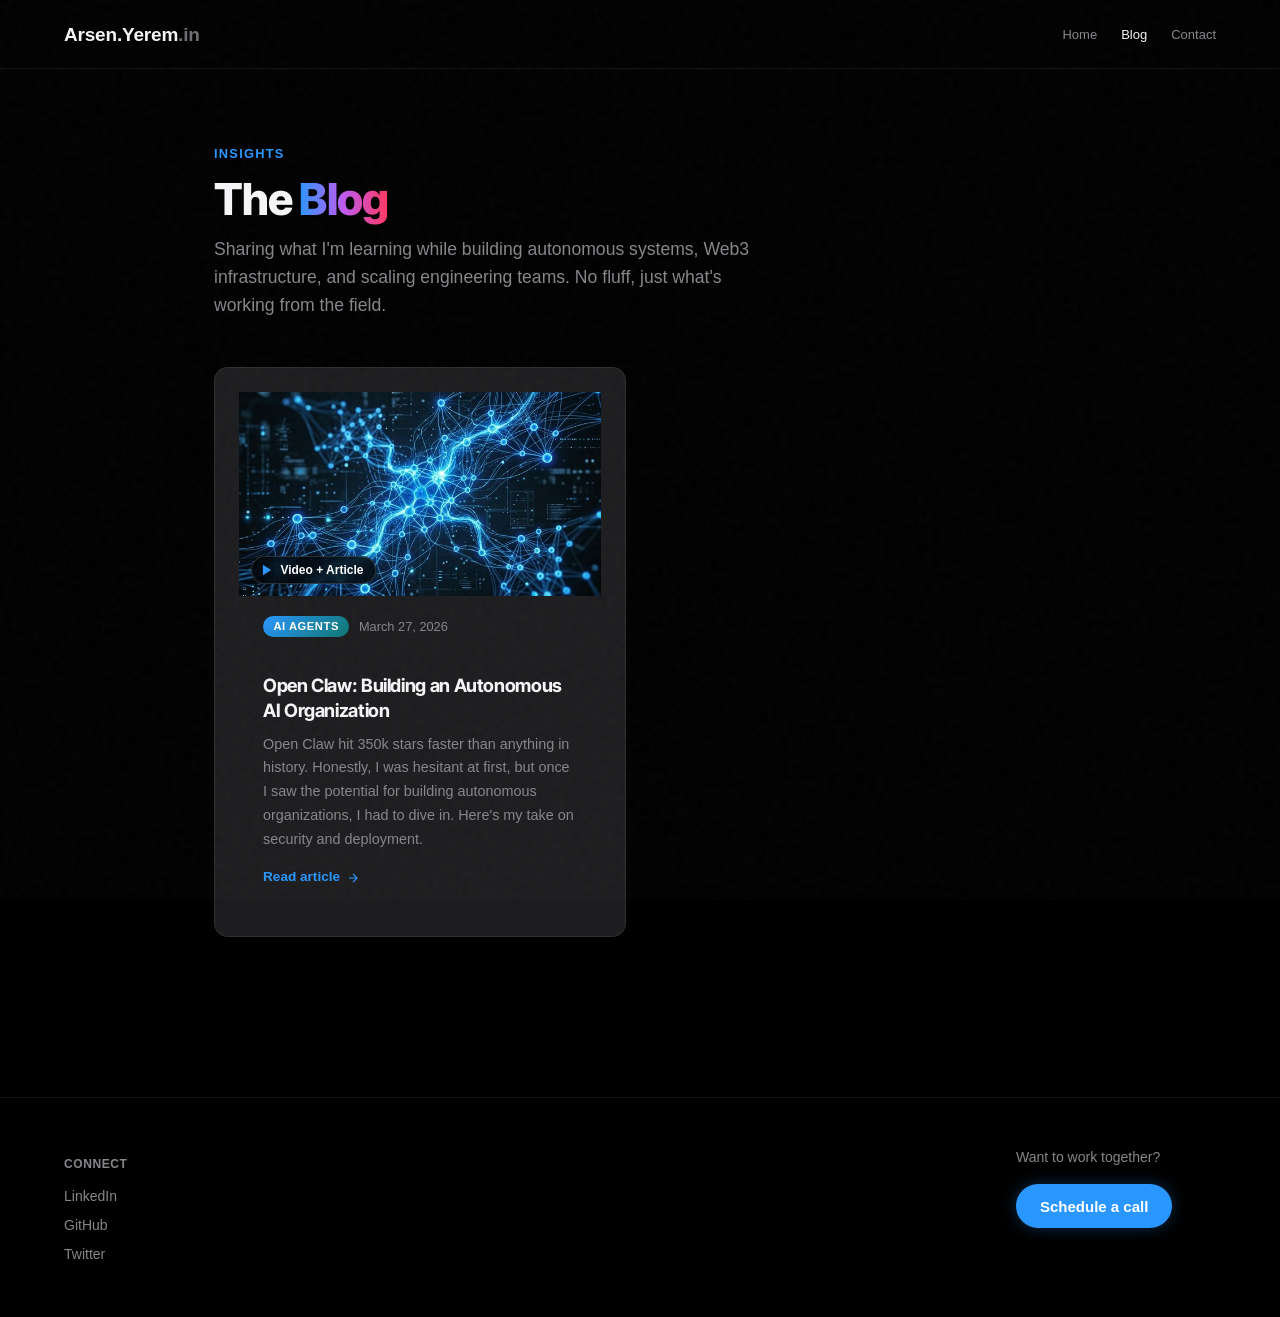
==== commit 2c3ff06b: "Final voice polish: update excerpts and subtitle in index files" ====
--- a/blog/index.html
+++ b/blog/index.html
@@ -197,7 +197,7 @@
       <header class="blog-index__header">
         <p class="blog-index__eyebrow">Insights</p>
         <h1 class="blog-index__title">The <span class="gradient-text">Blog</span></h1>
-        <p class="blog-index__subtitle">Practical thinking on AI agents, agentic orchestration, Web3 infrastructure, and scaling engineering teams — from the field.</p>
+        <p class="blog-index__subtitle">Sharing what I'm learning while building autonomous systems, Web3 infrastructure, and scaling engineering teams. No fluff, just what's working from the field.</p>
       </header>
 
       <div class="blog-grid">
@@ -217,7 +217,7 @@
               <span class="blog-card__date">March 27, 2026</span>
             </div>
             <h2 class="blog-card__title">Open Claw: Building an Autonomous AI Organization</h2>
-            <p class="blog-card__excerpt">The #1 open source project in history — 350k stars in weeks. Here's how to deploy it securely, build multi-agent organizations, and avoid supply chain attacks.</p>
+            <p class="blog-card__excerpt">Open Claw hit 350k stars faster than anything in history. Honestly, I was hesitant at first, but once I saw the potential for building autonomous organizations, I had to dive in. Here's my take on security and deployment.</p>
             <span class="blog-card__read-more">
               Read article
               <svg viewBox="0 0 24 24" fill="none" stroke="currentColor" stroke-width="2"><path d="M5 12h14M12 5l7 7-7 7"/></svg>
